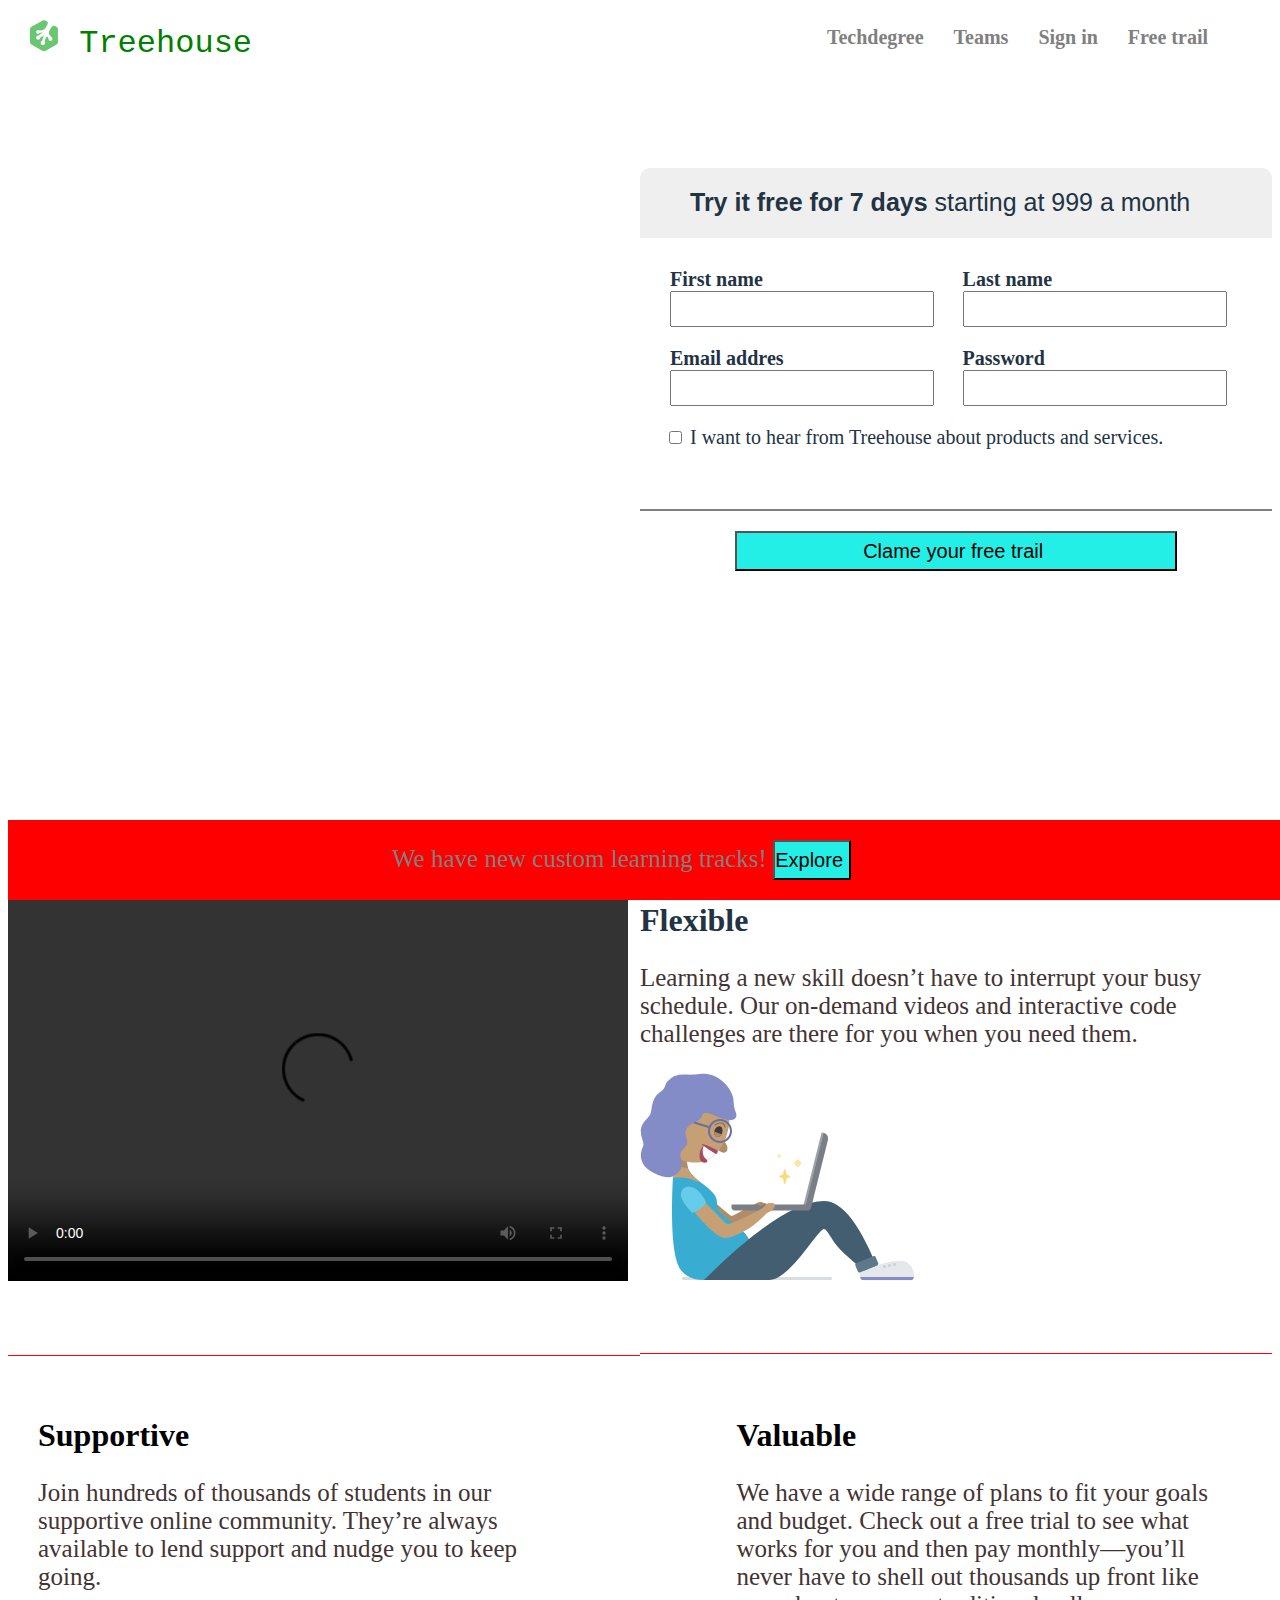
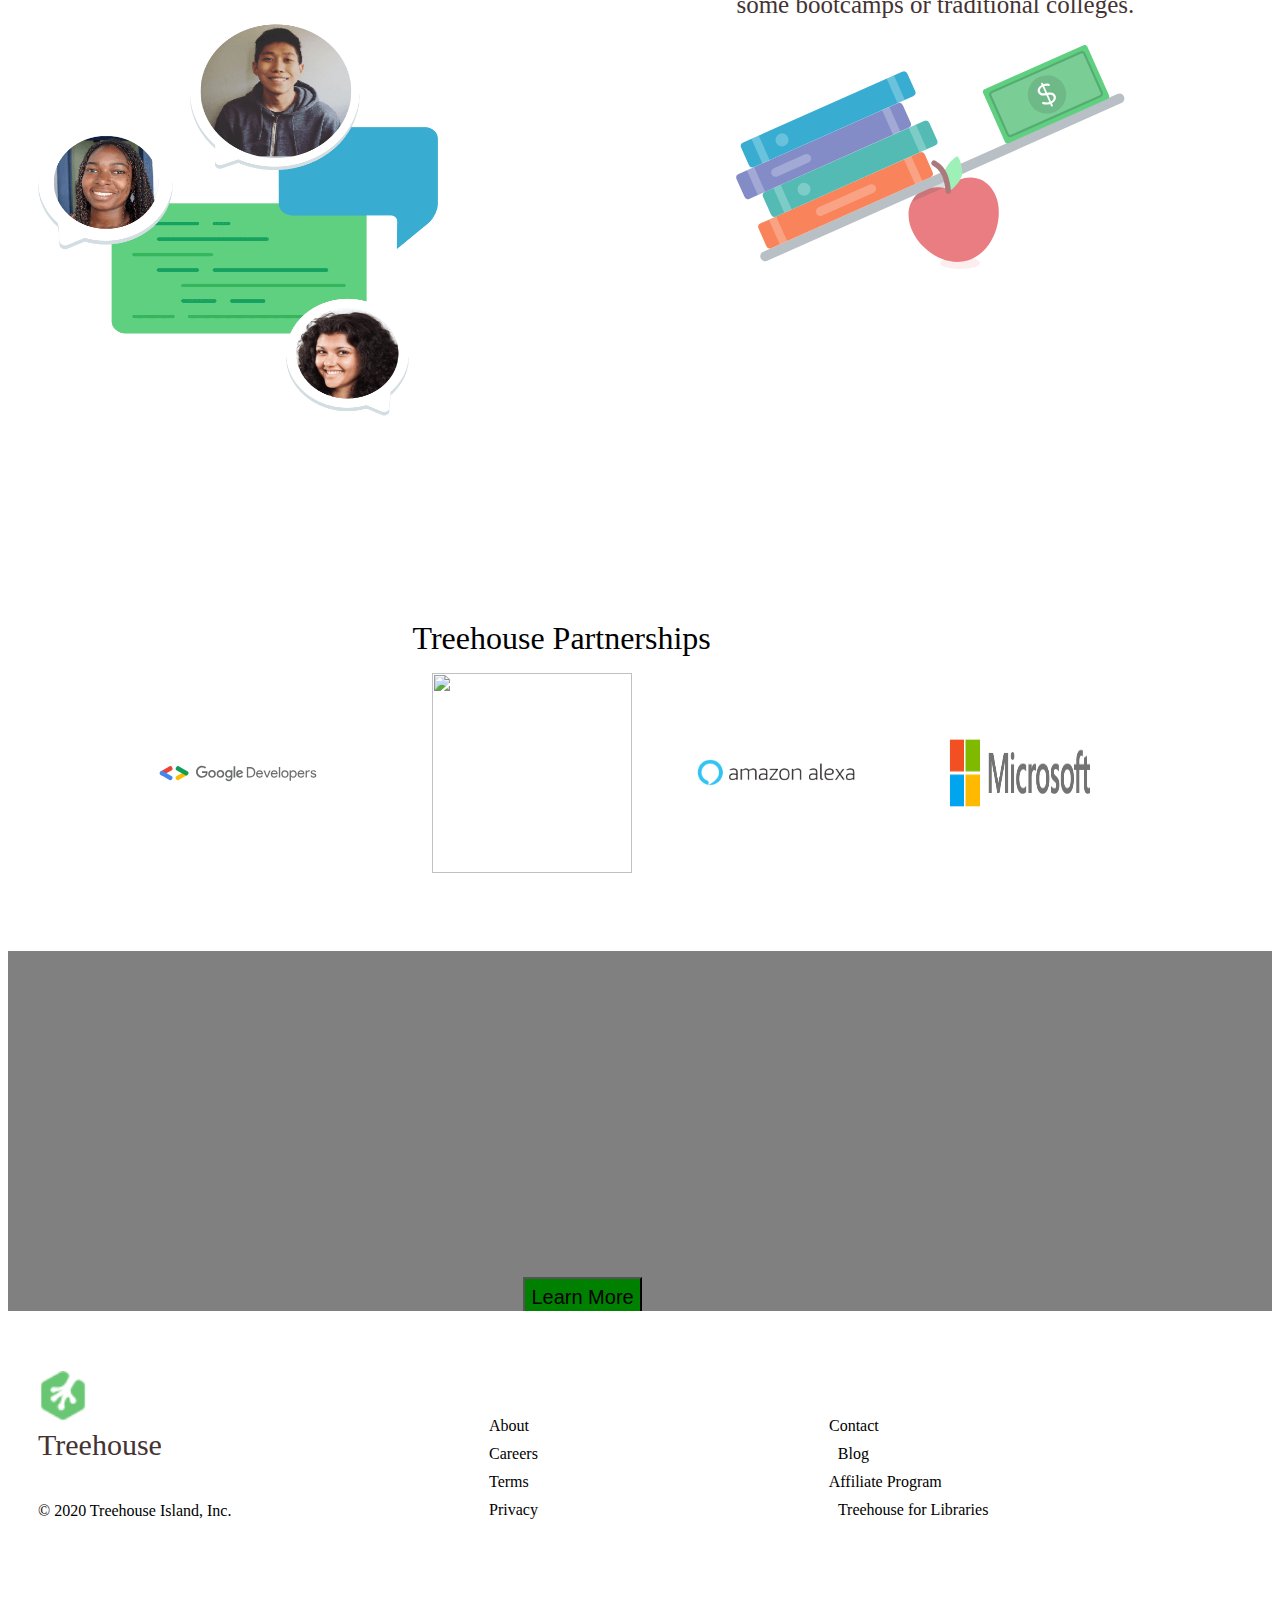
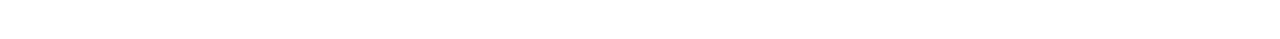
==== index.html @ 8eff0363 "Rename as2.1.html to index.html" ====
<!DOCTYPE html>
<html>
<head>
	<meta charset="utf-8">
	<title>Assignment2/vishal</title>
	<link rel="stylesheet" type="text/css" href="as2.css">
</head>
<body>
	<header>
		<div class="c-head">
			<div class="Treehouse">
				<img src="favicon.png">
				Treehouse
			</div>	
			<div class="c-head2">	
				<ul>
					<li><strong> Techdegree</strong></li>
					<li><strong>Teams</strong></li>
					<li><strong>Sign in</strong></li>
					<li><strong>Free trail</strong></li>
				</ul>
			</div>	
		</div>		
	</header>
	<div class="upperpart">   
		<div class="leftside">
			<span><strong>Learn to code, gain a new skill, get a new job</strong></span><br/>
			<span>Whatever your goal-we'll getv you there</span>
        </div>
    
		<div class="datainput">
			<div class="inputhead">
				<strong>Try it free for 7 days </strong>starting at 999 a month
			</div>
			<form action="page2.html" method="post">
				<div class="data">
					<div class="c-name">
						<label for="nm"><strong>First name</strong></label><br/>
						<input type="text" name="name" id="nm"><br/>
					</div>

					<div class="c-lname">
						<label for="lm"><strong>Last name</strong></label><br/>
						<input type="text" name="lname" id="lm"><br/>
					</div>

					<div class="c-name">
						<label for="eml"><strong>Email addres</strong></label><br/>
						<input type="email" name="email" id="eml"><br/>
					</div>

					<div class="c-lname">
						<label for="psd"><strong>Password</strong></label><br/>
						<input type="Password" name="Password" id="psd"><br/>
					</div>

					<div class="check">
						<input type="checkbox" name="">
						<label>I want to hear from Treehouse about products and services.</label>
					</div>
			    </div>
                
   				<input type="submit" value="Clame your free trail ">
	
			</form>
		</div>
	</div> 
    
    <nav class="int">
    	<ul>
    		<li>300+ courses</li>
    		<li>278 workshops</li>
    		<li>23 topics</li>
    		<li>50k+ current students</li>
    	</ul>
    </nav> 
     
    <div class="flexible">
    	
    	<div class="flexiblevideo">
    		<video width="620" height="400" controls>
    			<source src="Assignment2.WEBM" type="video/WEBM">
    		</video>
    	</div>
        <div class="flexiblecontent">
    		<h1>Flexible</h1>
    		<p>Learning a new skill doesn’t have to interrupt your busy schedule. Our on-demand videos and interactive code challenges are there for you when you need them.</p>	
    		<img src="woman.svg">
    	</div>
   
    	<div class="supportive">
    		<h1>Supportive</h1>
    		<p>Join hundreds of thousands of students in our supportive online community. They’re always available to lend support and nudge you to keep going.</p>
    		<img src="supportive.png" width="400" height="400">
    	</div>

    	<div class="Valuable">
    		<h1>Valuable</h1>
    		<p>We have a wide range of plans to fit your goals and budget. Check out a free trial to see what works for you and then pay monthly—you’ll never have to shell out thousands up front like some bootcamps or traditional colleges.</p>
    		<img src="image.svg">
    	</div>

    	<span class="partner">
    		Treehouse Partnerships
    	</span>
    	<nav class="logo">
	    	<ul>
	    		<li><img src="googledeveloper.svg" width="300" height="200"></li>
	    		<li><img src="ibm3.JPG" width="200" height="200"></li>
	    		<li><img src="alexa.png" width="200" height="200"></li>
	    		<li><img src="microsoft.png" width="200" height="200"></li>
	    	</ul>
	    </nav> 	
    </div>	

    <div class="conc">
    	<span>Take the #100DayOfCode</span>
        <span>challenge with Treehouse!</span>
 	    <div>
	        <span>Start your path anytime!</span>
	        <span>Support along the way</span>
	        <span>Create and share your progress</span>
	        <span><form action="page2.html" method="post"><input type="submit" value="Learn More"></form></span>
	    </div>    
    </div>

    <div class="c-footer">
     	<div class="copy">
	     	<p>
		     	<img src="favicon.png" width="50" height="50">
		     	Treehouse
		    </p> 		
	    	&copy; 2020 Treehouse Island, Inc.
    	</div>
    	<ul class="clast">
    		<li>About</li>
    		<li>Contact</li>
    		<li>Careers</li>
    		<li>Blog</li>
    		<li>Terms</li>
    		<li>Affiliate Program</li>
			<li>Privacy</li>	
    		<li>Treehouse for Libraries</li>
    	</ul>
    </div>

    <footer>
    	<form action="page2.html" method="post">
    		<lable>We have new custom learning tracks!</lable>
    	    <input type="submit" value="Explore">
        </form>
    </footer>
</body>
</html>
---- as2.css ----
body{
	background:white url('home.JPG') center/cover no-repeat fixed;
}
header{
	position: fixed;
	top: 0;
	width: 100%;
}

.c-head{
	background-color:white;
	display: block;
	height: 70px;
}

.c-head ul li{
	display: inline-block;
	float:left;
	padding-right: 30px;
	color: grey;
	font-size: 20px;
	padding-top: 10px;
}

.c-head2{
	float: right;
	margin-right: 50px;
}

.Treehouse{
	float: left;
	font-size: 2em;
	color: green;
	font-family: Courier;
	width: 30%;
	padding: 20px;
}

/*Part   2*/

.upperpart{
	padding-top: 120px;
	clear: both;
	font-weight:400;
	height: 500px;
}

.leftside{
	clear: both;
	float: left;
	font-size: 2em;
	margin-top: 100px;
	color: white;
	padding-left: 1%;
	width: 48%;
}

.datainput{
	margin-top: 40px;
	width: 50%;
	display: block;
	border-radius: 10px;
	float: right;
	background-color: white;
	color: #234;
}

.inputhead{
	font-size: 25px;
	height: 30px;
	background-color: #efefef;
	padding: 20px;
	border-top-right-radius: 10px;
	border-top-left-radius: 10px;
	margin-bottom: 30px;
	padding-left: 50px;
	font-family: Helvetica;
}

.data{
	padding-bottom: 20px; 
	border-bottom: grey solid 2px;
}

.c-name{
	float: left;
	font-size: 20px;
	padding-left:30px;
    width:45%;
    padding-bottom: 20px;
    font-size: 20px;
}

.c-lname{
	float: right;
	font-size: 20px;
	padding-right: 25px;
	width: 45%;
	padding-bottom: 20px;
	font-size: 20px;
}

.check{
	clear: both;
	padding-left: 25px;
	margin-bottom: 40px;
	font-size: 20px;
}

input[type="submit"]{
	font-size: 20px;
	background-color: #23efe6;
	margin-left: 15%;
	margin-right: 15%;
	margin-top: 20px;
	margin-bottom: 20px;
	width: 70%;
	height: 40px;
}

input{
	height: 30px;
	width: 90%;
}
input[type="checkbox"]{
	clear: both;
	width: initial;
	height: initial;
}

/*part 3*/

.int ul li{
	clear: both;
	display: inline-block;
	color: white;
	padding:15px;
	font-size: 2em;
}
.int ul li::first-letter{
	font-size: 3em;
}

/*part 4*/

.flexible{
	height: 1750px;
	background-color: white;
}
	
.flexiblecontent{
	width: 50%;
	float: right;
	/*background-color: #fff;*/
	color: #234;
	margin-top: 40px;
	padding-top: 40px;
	padding-bottom: 68px;
	border-bottom: 1px solid red;
}
.flexiblevideo{
	clear: both;
	float:left; 
	/*background-color: #fff;*/
	width: 50%;
	margin-top: 40px;
	padding-top: 40px;
	padding-bottom: 70px;
	border-bottom: 1px solid red;
}
 p{
 	color: #433;
    font-size: 25px;
 }

.supportive{
	clear: both;
	width: 40%;
	float: left;
	padding-left: 30px;
	padding-top: 40px;
	padding-bottom: 200px;

}

.Valuable{
	
	width: 40%;
	float: right;
	padding-right: 30px;
	padding-top: 40px;
	padding-bottom: 400px;
}

/* PART 5*/
.partner{
	padding-top: 150px;
	padding-left:32%;
	font-size: 2em;
	padding-bottom: 0px;
}

.logo{
	clear: both;
	display: block;
	width: 100%;
	
}
.logo ul li{
	display: inline-block;
	padding-left: 40px;
	/*padding-right: 10px;*/
}

/*PART 6*/

.conc{
	height: 300px;
	background:grey url("back.JPG") center/cover no-repeat ;
	padding-top: 60px;
}
.conc span{
	width: 100%;
	font-size: 3em;
	padding-left: 30%;
	color:grey;
	clear: both;
	text-align: center;

}

.conc div {
	color: grey;
	font-size: 10px;
	width: 45%;
	padding-left: 20%;
	text-align: center;
}

.conc input[type="submit"]{
	clear: both;
	background-color: green;
	width: initial;
	margin-left: 160px;
	font-size: 20px;
}


/*PART 7*/
.c-footer{
	height: 170px;
	background-color: white;
	position: relative;
	padding: 30px;
	padding-bottom: 120px;
}

.c-footer p{
	/*float: left;*/
	font-size: 30px;
	padding-bottom: 10px;
	width: 15%;
}

.c-footer ul li{
	float: left;
	display: inline-block;
	padding-right: 150px;
	padding-left: 150px;
	text-decoration: none;
	padding-bottom: 10px;
}

.copy{
	float: left;
	width: 17%;
}

.clast{
	width: 75%;
	float: right;
	padding-top: 60px;
	padding-left: 40px;
}

footer{
	clear: both;
	position: fixed;
	width: 100%;
	bottom: 0;
	color: grey;
	font-size: 25px;
	padding-left: 30%;
	background:red url("footer-background-live.JPG") center/cover no-repeat ;
}

footer input[type="Submit"]{
	clear: both;
	width: initial;
	margin-right: 30%;
	padding-left: 0px;
	margin-left: 0px;

}

footer label{
	margin-right: 0px;
	padding-right: 0px;
}


/*FOR PAGE 2*/

.page2 p{
  font-size: 3em;
  color: green;
}
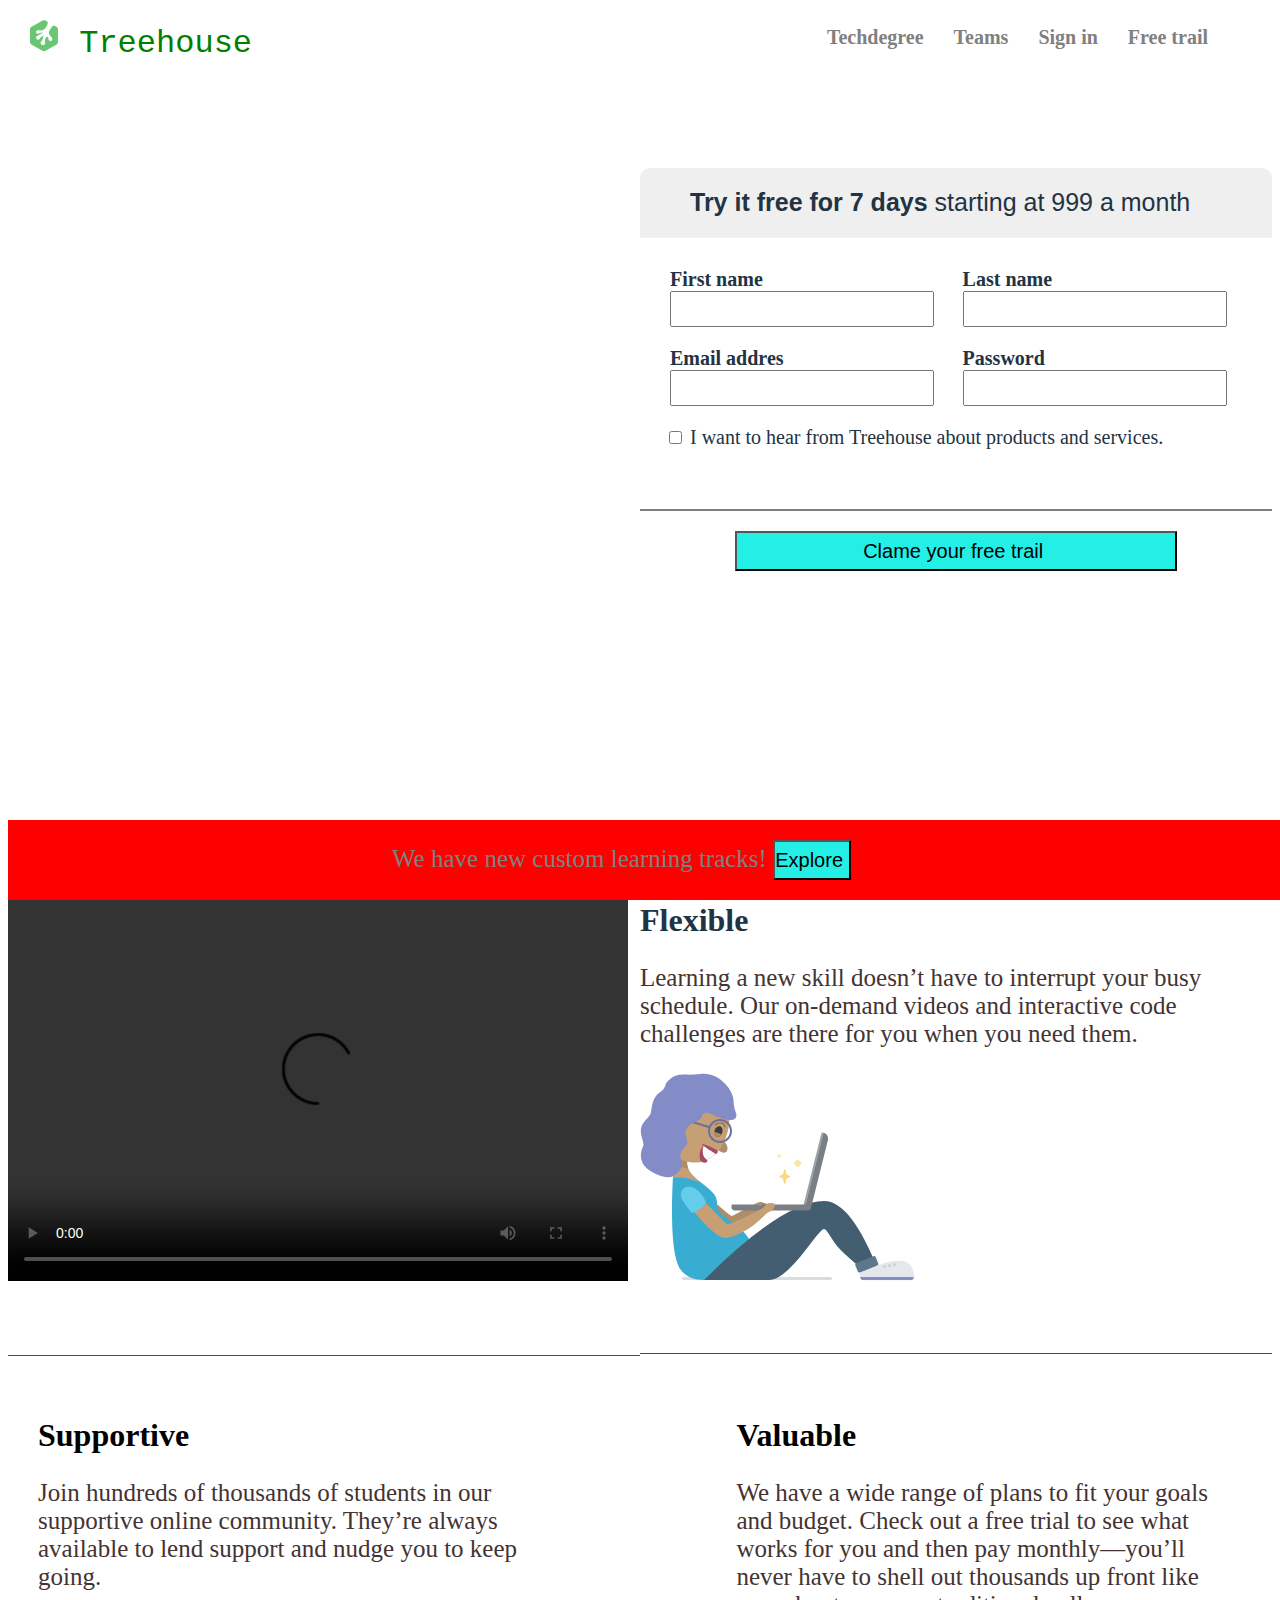
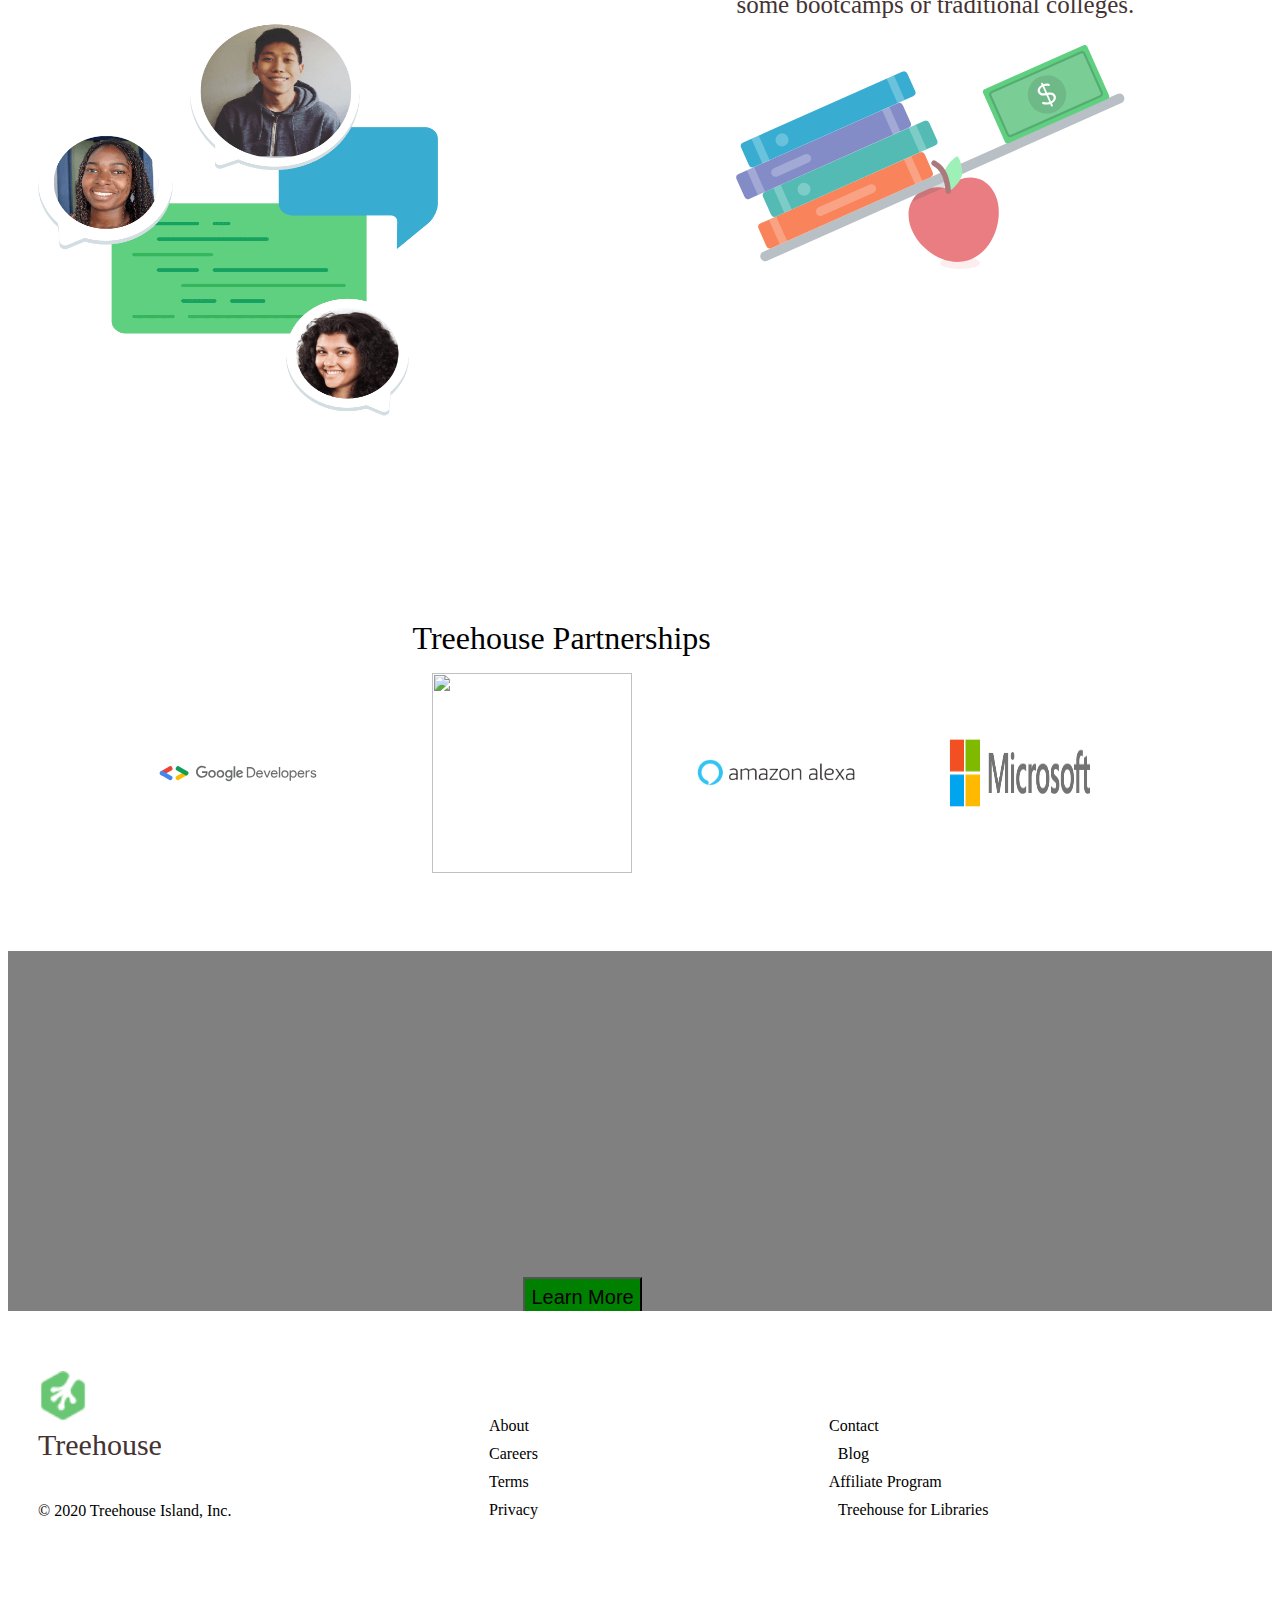
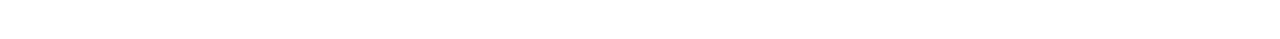
==== commit 2320048b: "Update index.html" ====
--- a/index.html
+++ b/index.html
@@ -106,7 +106,7 @@
     	<nav class="logo">
 	    	<ul>
 	    		<li><img src="googledeveloper.svg" width="300" height="200"></li>
-	    		<li><img src="ibm3.JPG" width="200" height="200"></li>
+	    		<li><img src="ibm3.jgp" width="200" height="200"></li>
 	    		<li><img src="alexa.png" width="200" height="200"></li>
 	    		<li><img src="microsoft.png" width="200" height="200"></li>
 	    	</ul>
--- a/as2.css
+++ b/as2.css
@@ -1,5 +1,5 @@
 body{
-	background:white url('home.JPG') center/cover no-repeat fixed;
+	background:white url('home.jgp') center/cover no-repeat fixed;
 }
 header{
 	position: fixed;
@@ -314,4 +314,4 @@
 .page2 p{
   font-size: 3em;
   color: green;
-}+}
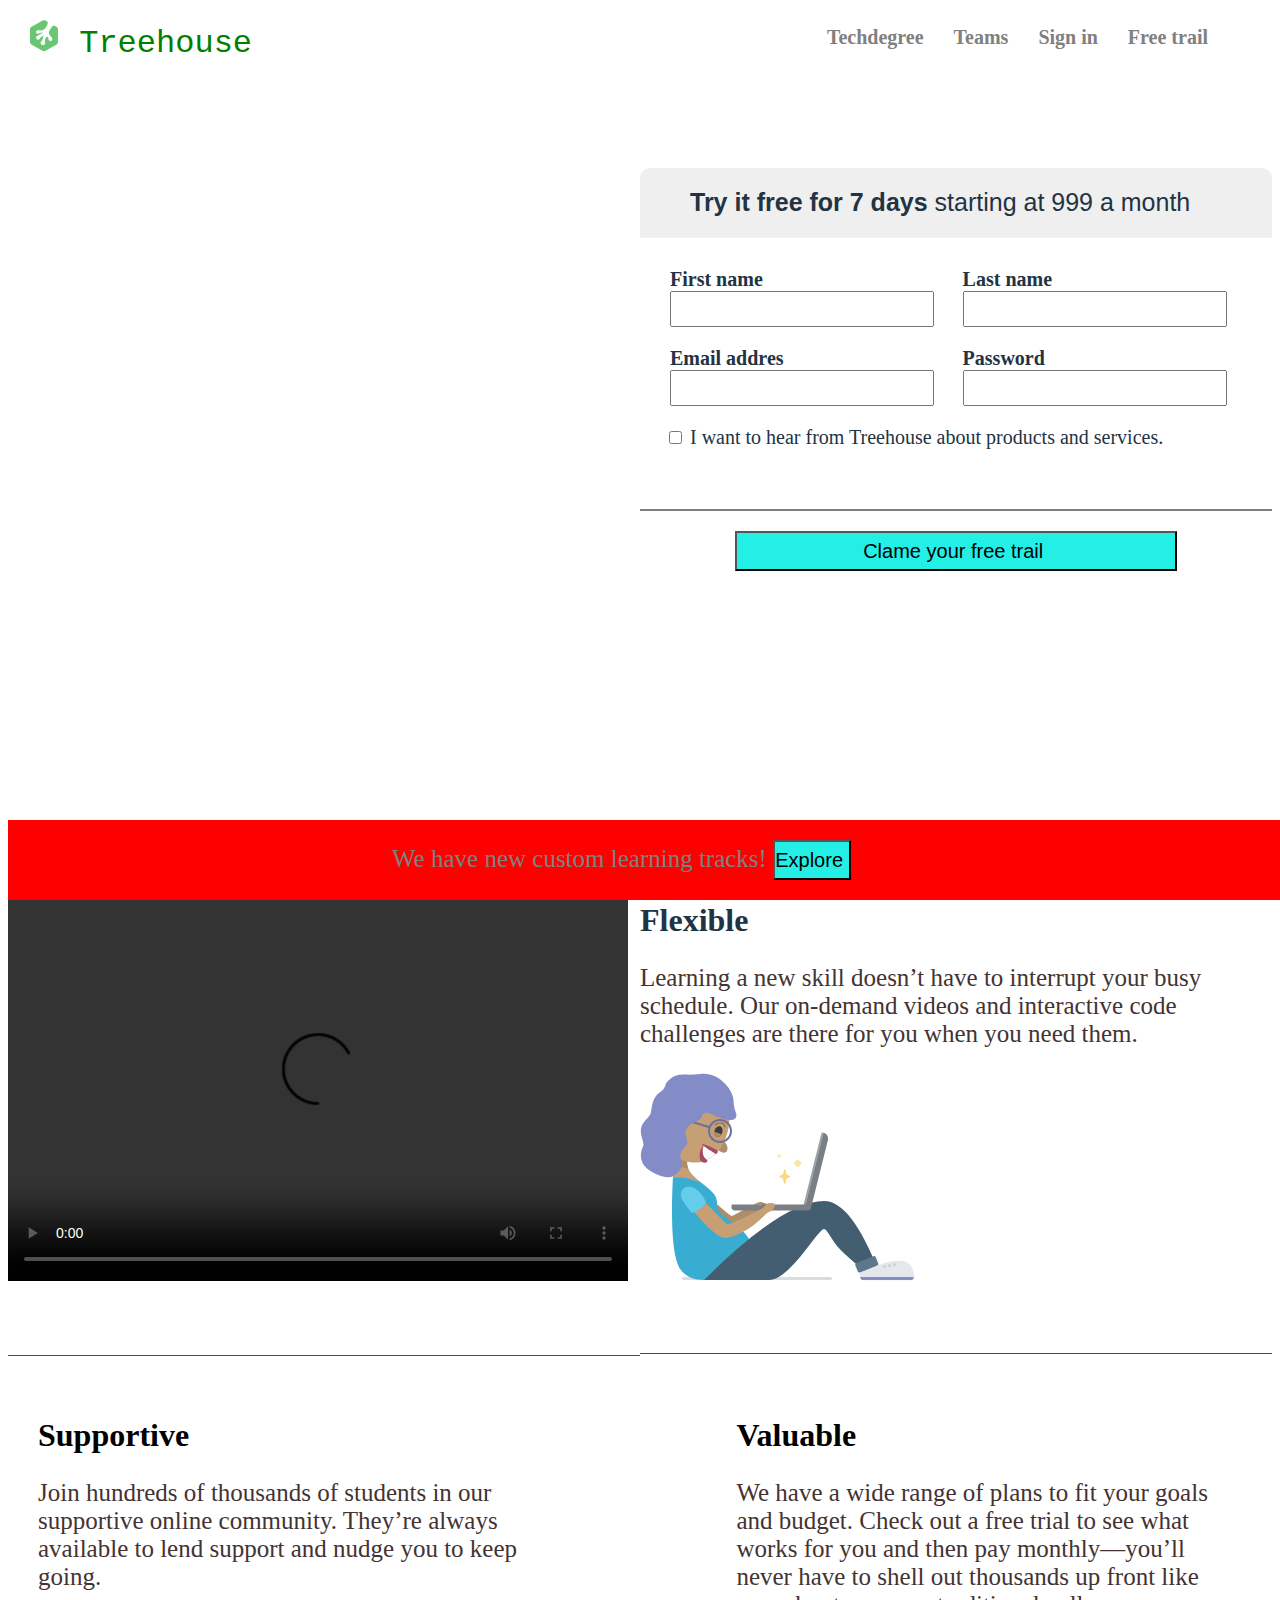
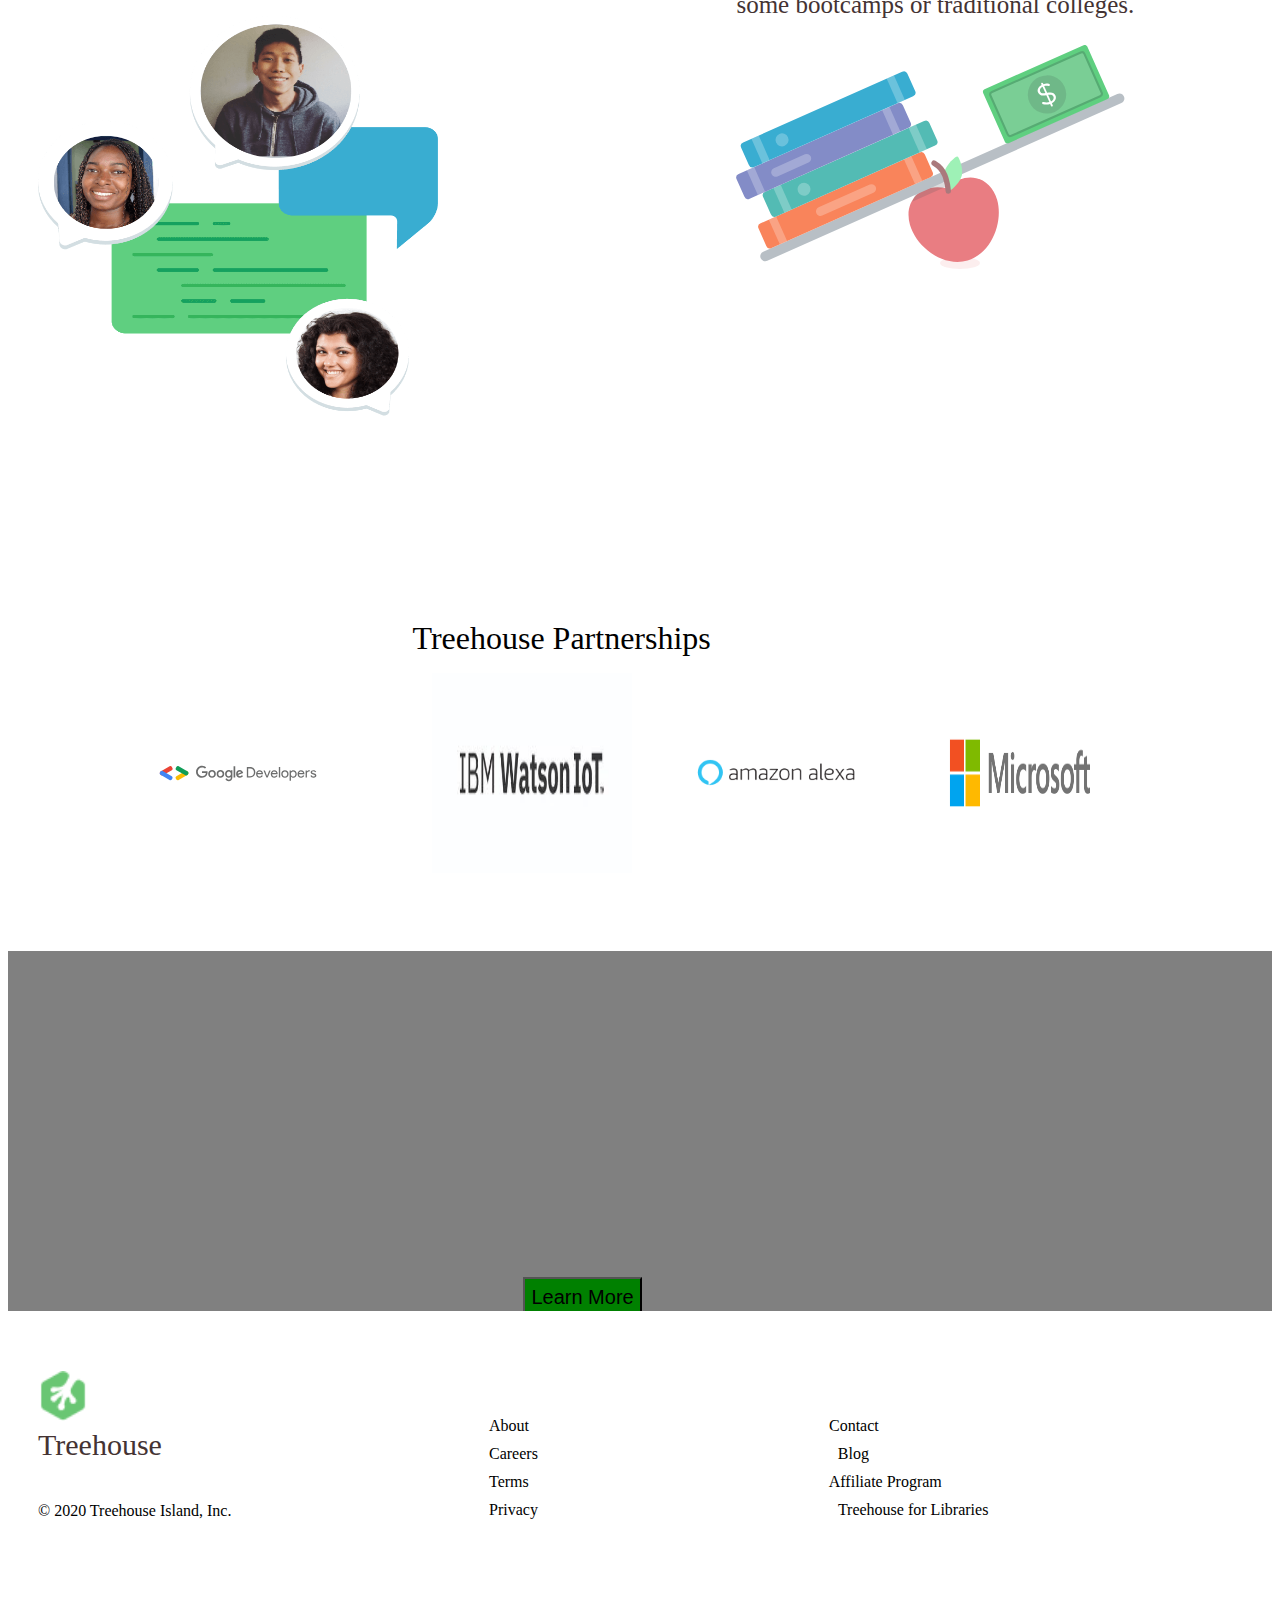
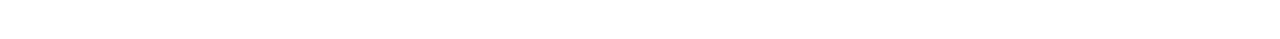
==== commit 7025fa11: "Update index.html" ====
--- a/index.html
+++ b/index.html
@@ -106,7 +106,7 @@
     	<nav class="logo">
 	    	<ul>
 	    		<li><img src="googledeveloper.svg" width="300" height="200"></li>
-	    		<li><img src="ibm3.jgp" width="200" height="200"></li>
+	    		<li><img src="ibm3.jpg" width="200" height="200"></li>
 	    		<li><img src="alexa.png" width="200" height="200"></li>
 	    		<li><img src="microsoft.png" width="200" height="200"></li>
 	    	</ul>
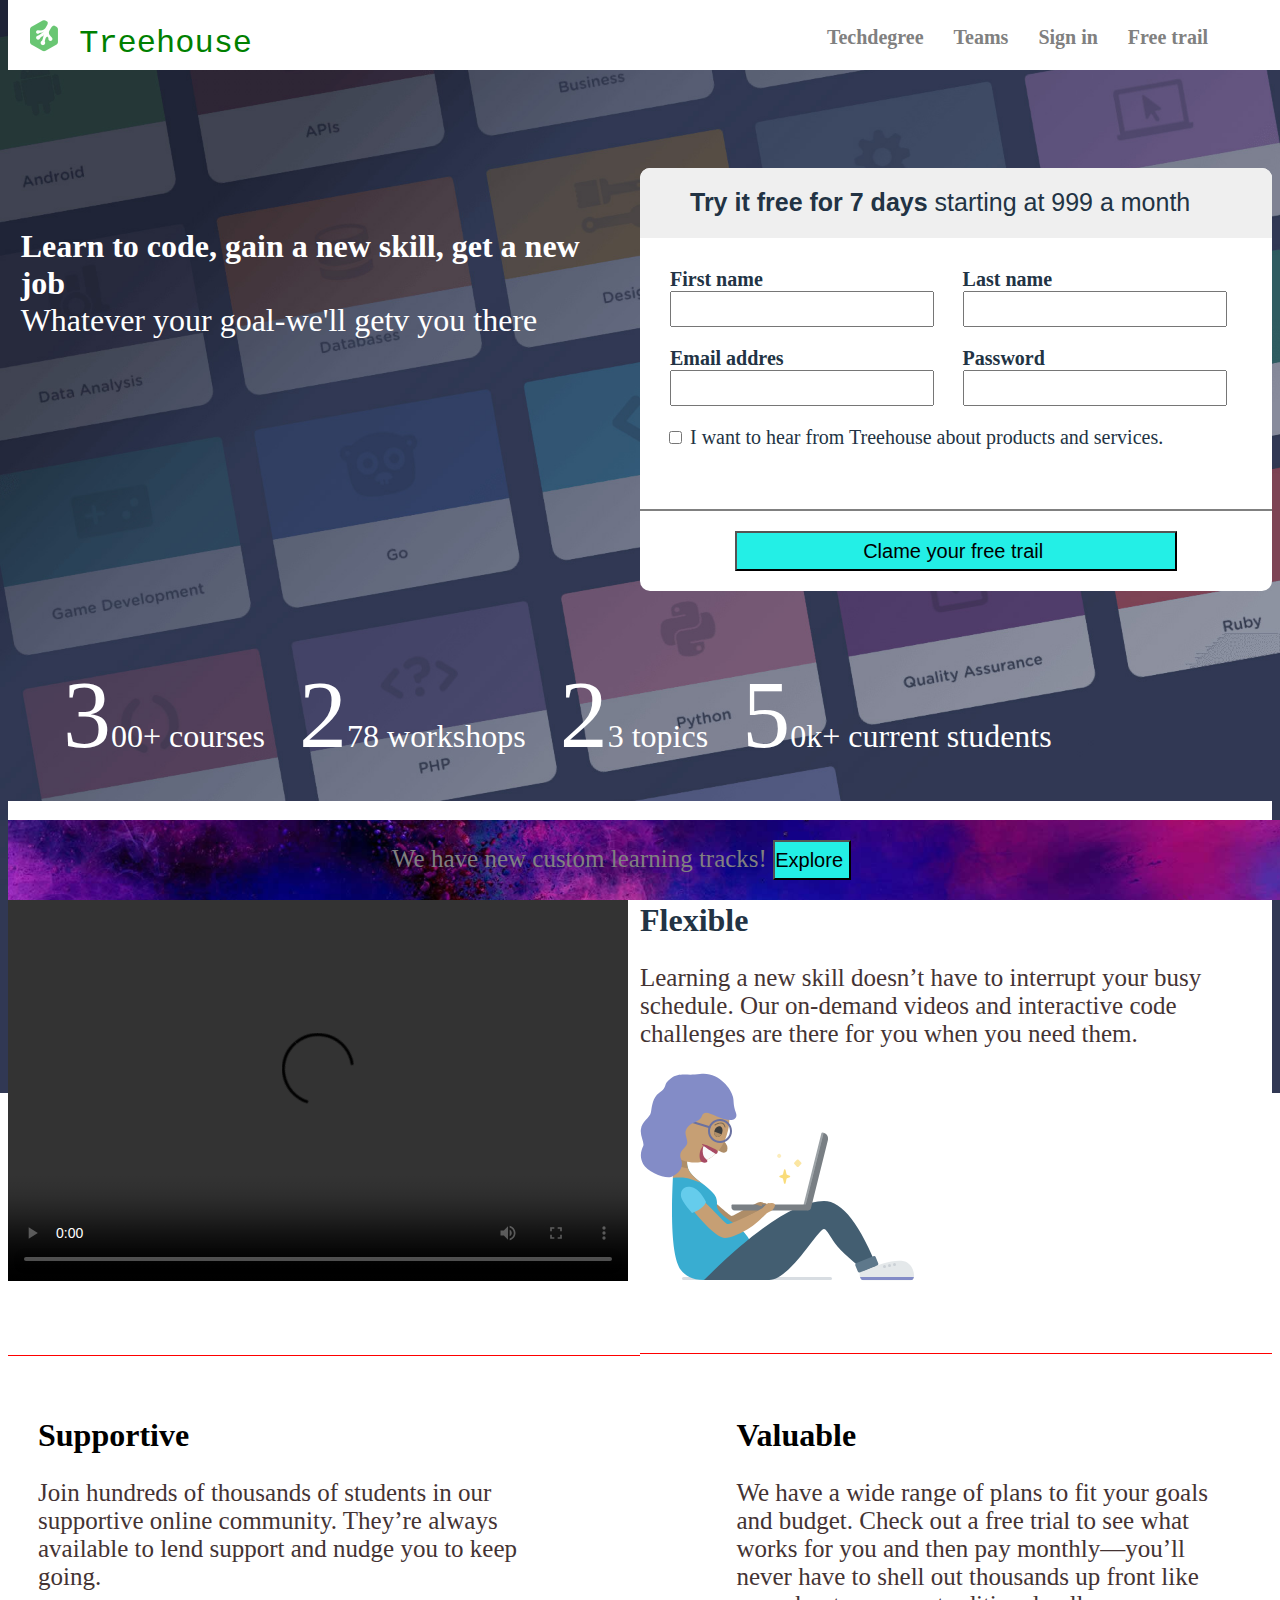
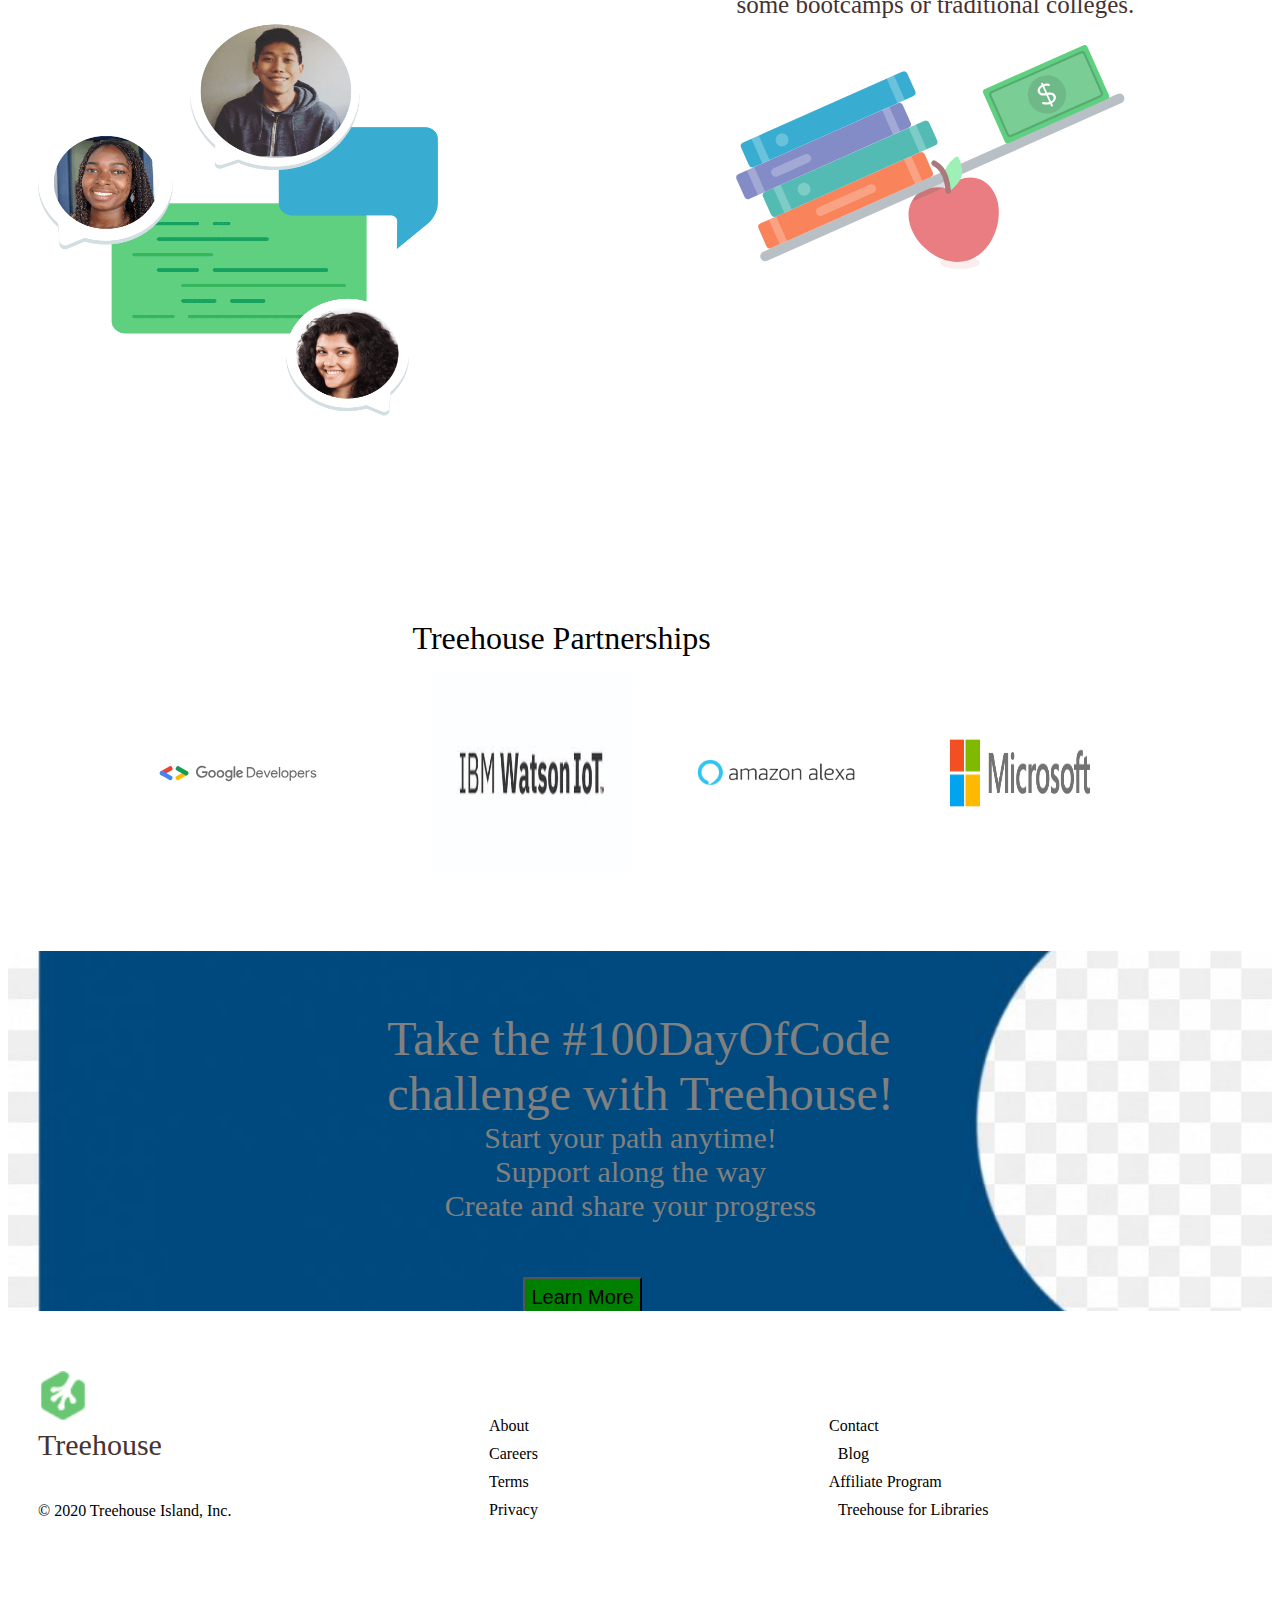
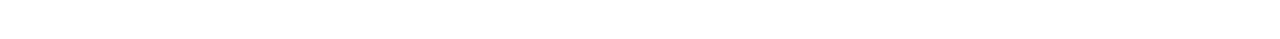
==== commit ab22ca30: "Update index.html" ====
--- a/index.html
+++ b/index.html
@@ -79,7 +79,7 @@
     	
     	<div class="flexiblevideo">
     		<video width="620" height="400" controls>
-    			<source src="Assignment2.WEBM" type="video/WEBM">
+    			<source src="Assignment2.webm" type="video/WEBM">
     		</video>
     	</div>
         <div class="flexiblecontent">
--- a/as2.css
+++ b/as2.css
@@ -1,5 +1,5 @@
 body{
-	background:white url('home.jgp') center/cover no-repeat fixed;
+	background:white url('home.jpg') center/cover no-repeat fixed;
 }
 header{
 	position: fixed;
@@ -216,7 +216,7 @@
 
 .conc{
 	height: 300px;
-	background:grey url("back.JPG") center/cover no-repeat ;
+	background:grey url('back.jpg') center/cover no-repeat ;
 	padding-top: 60px;
 }
 .conc span{
@@ -291,7 +291,7 @@
 	color: grey;
 	font-size: 25px;
 	padding-left: 30%;
-	background:red url("footer-background-live.JPG") center/cover no-repeat ;
+	background:green url('footer-background-live.jpg') center/cover no-repeat ;
 }
 
 footer input[type="Submit"]{
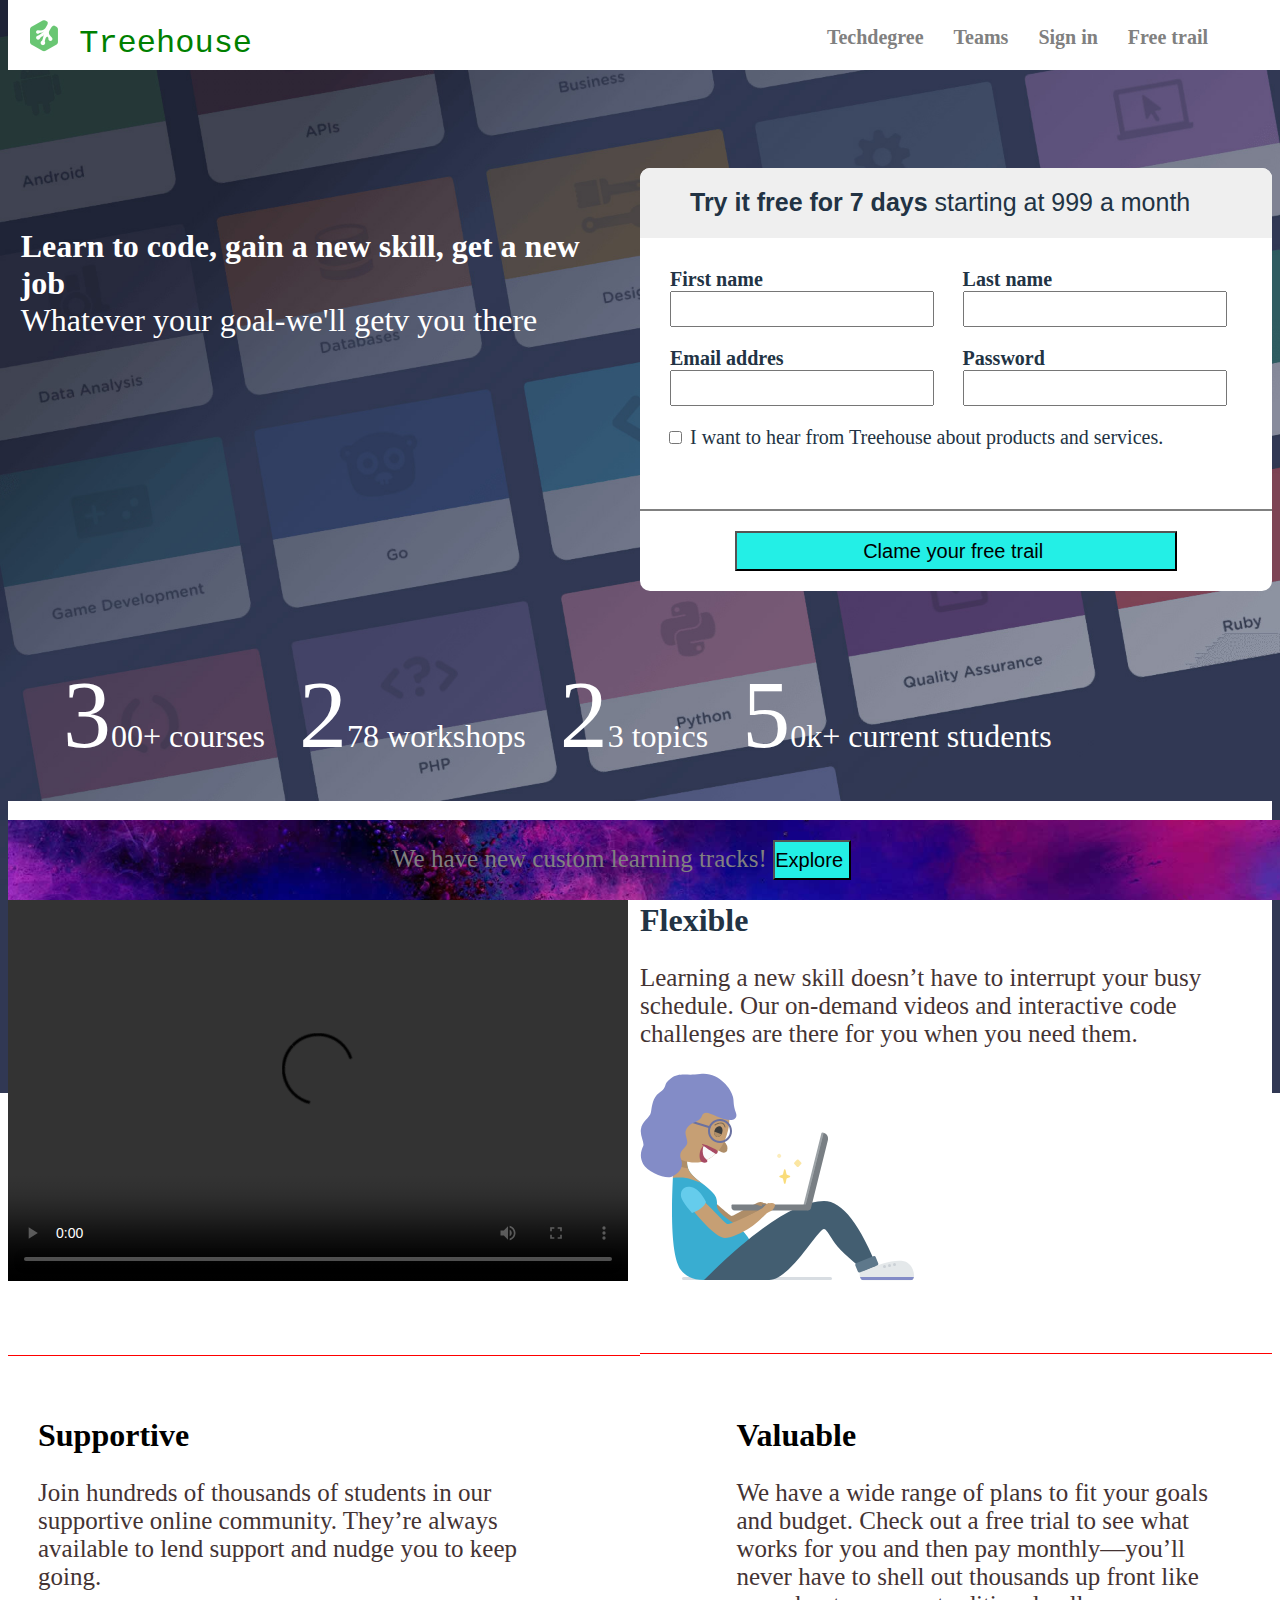
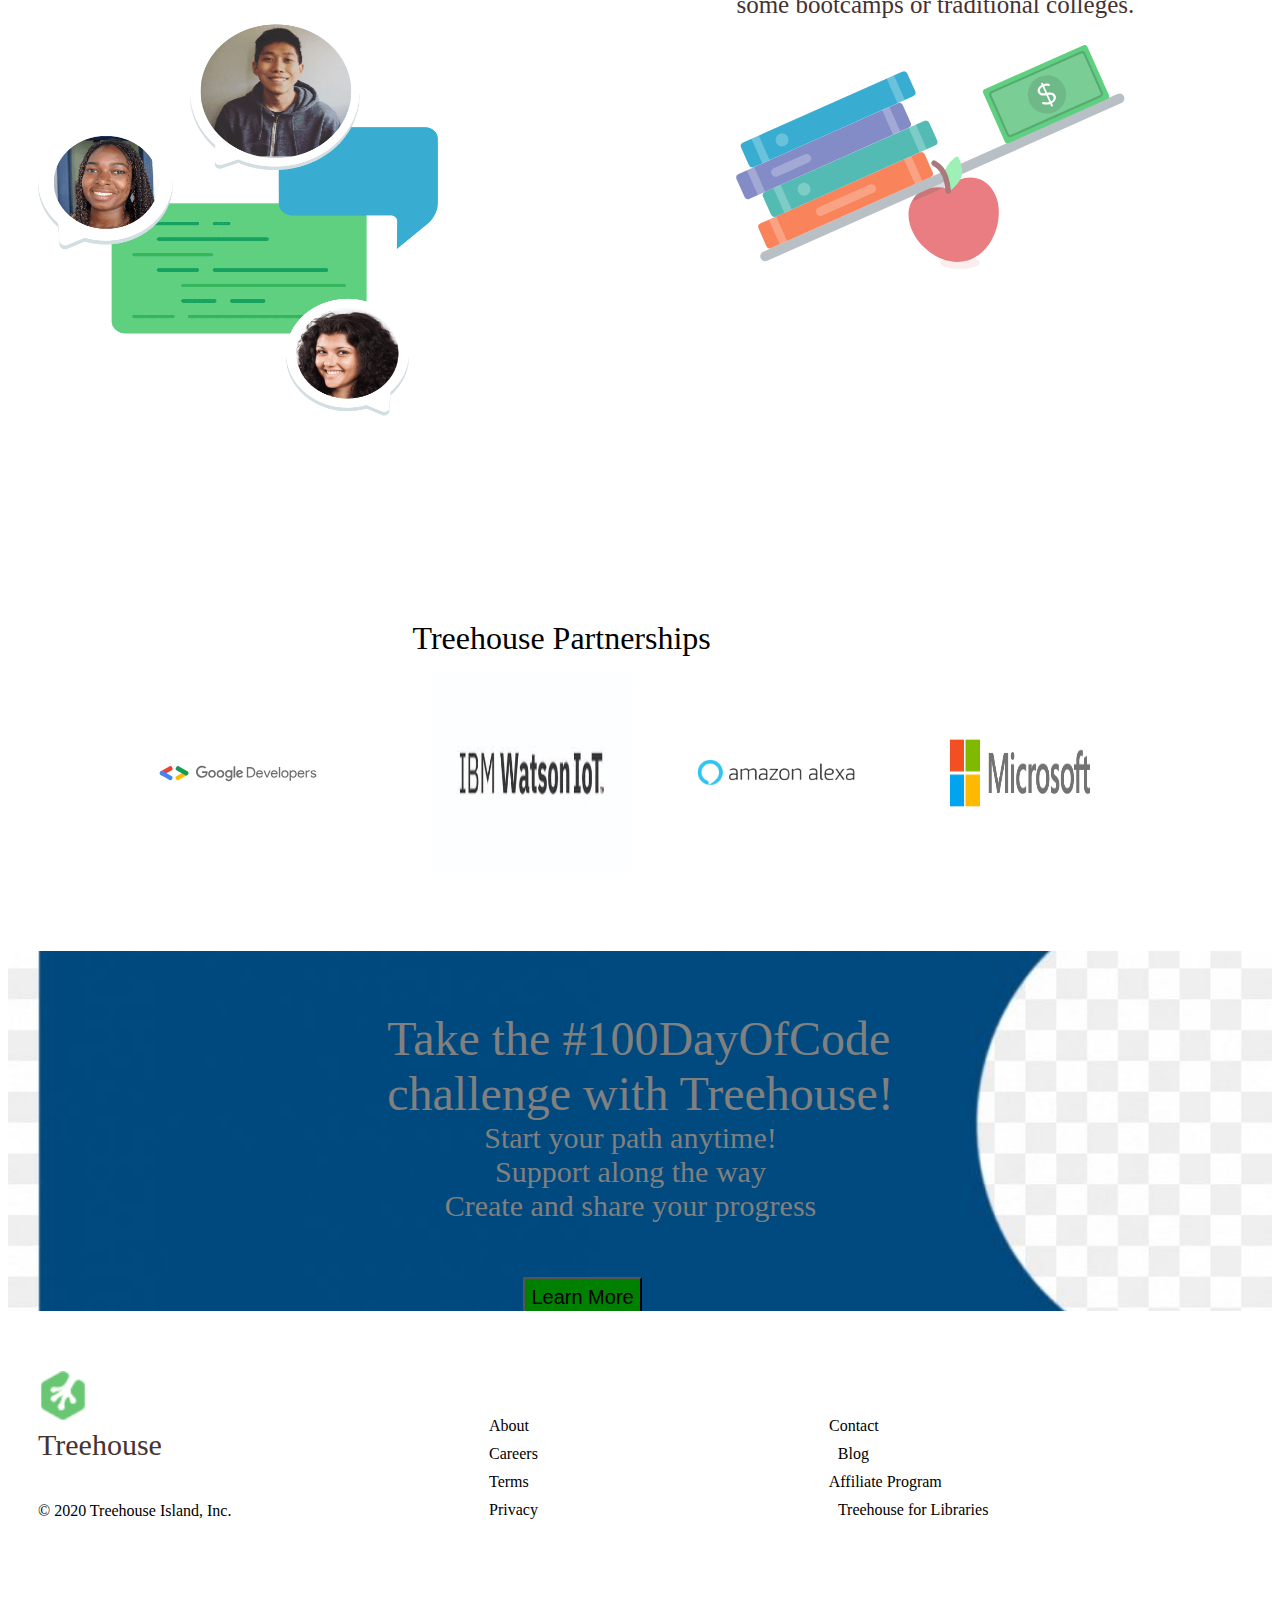
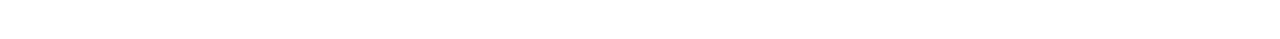
==== commit 061be83c: "Update index.html" ====
--- a/index.html
+++ b/index.html
@@ -79,7 +79,7 @@
     	
     	<div class="flexiblevideo">
     		<video width="620" height="400" controls>
-    			<source src="Assignment2.webm" type="video/WEBM">
+    			<source src="Assignment2.webm" type="video/webm">
     		</video>
     	</div>
         <div class="flexiblecontent">
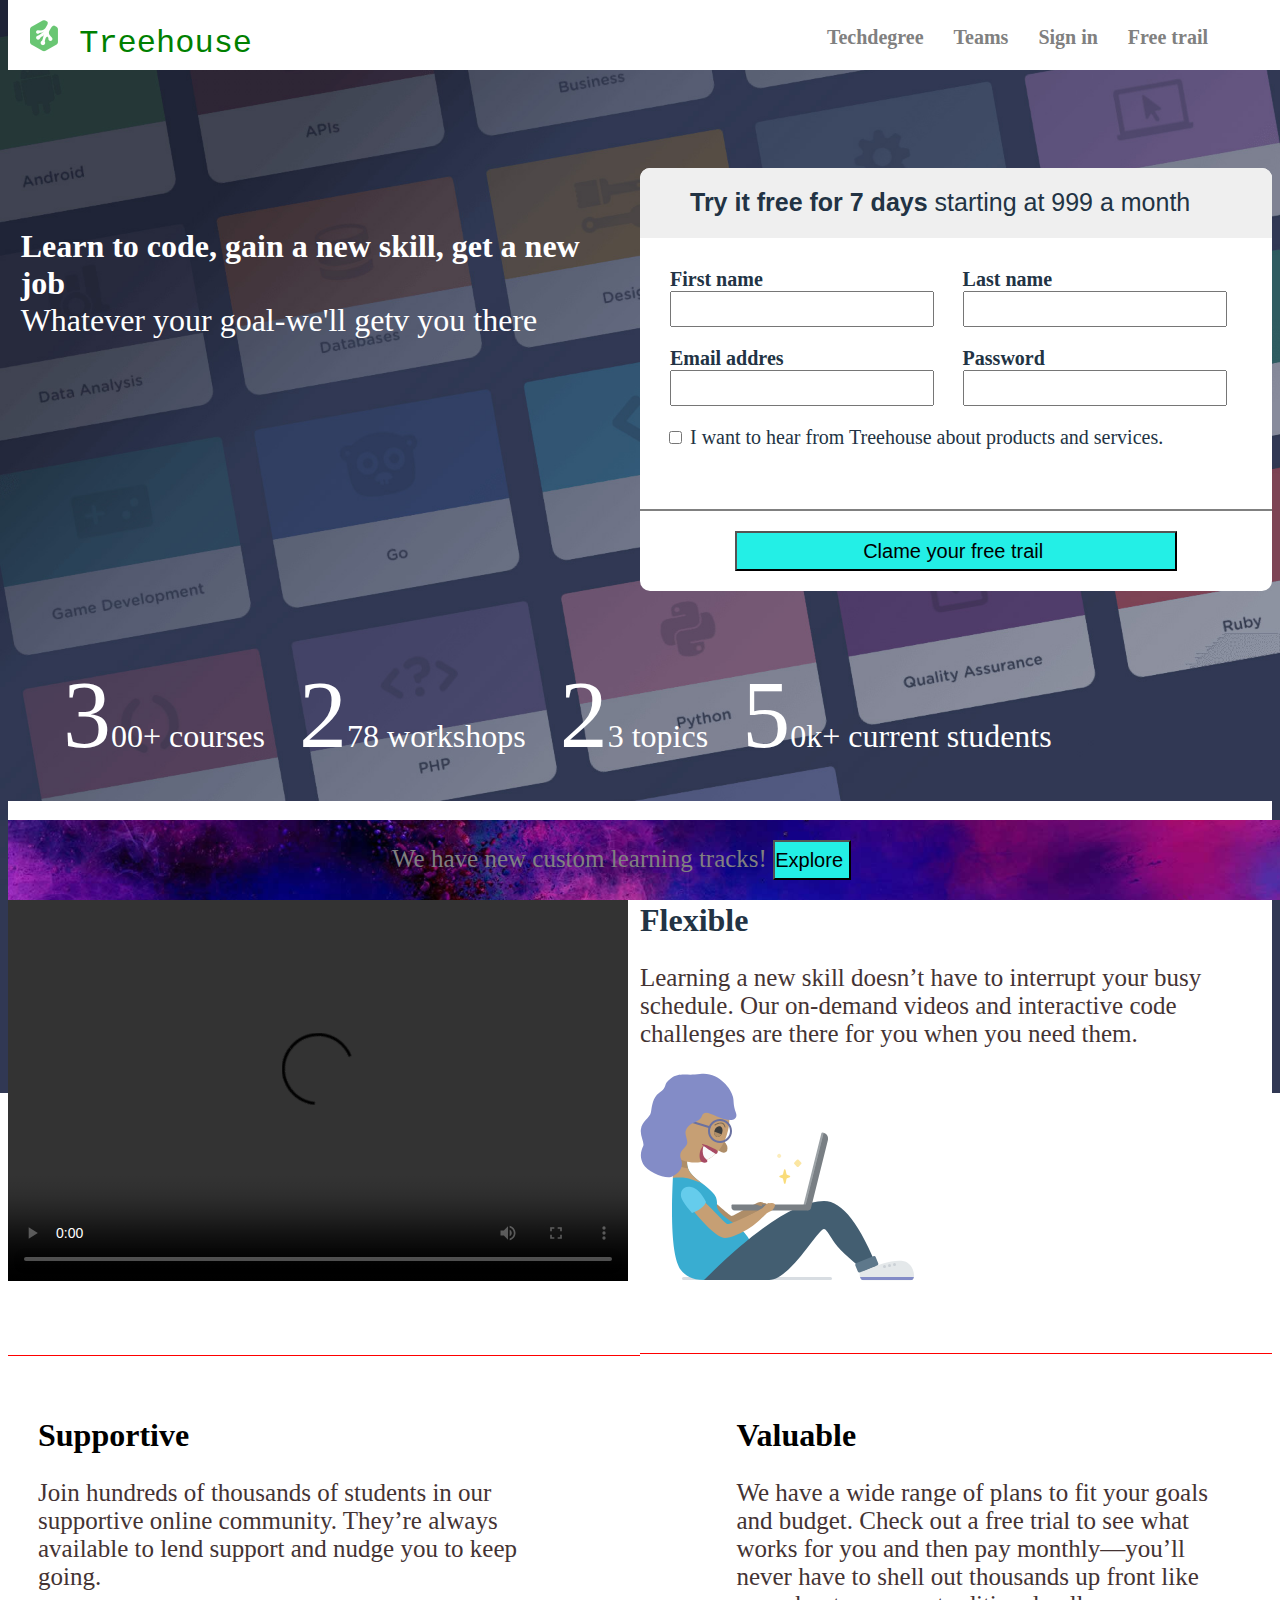
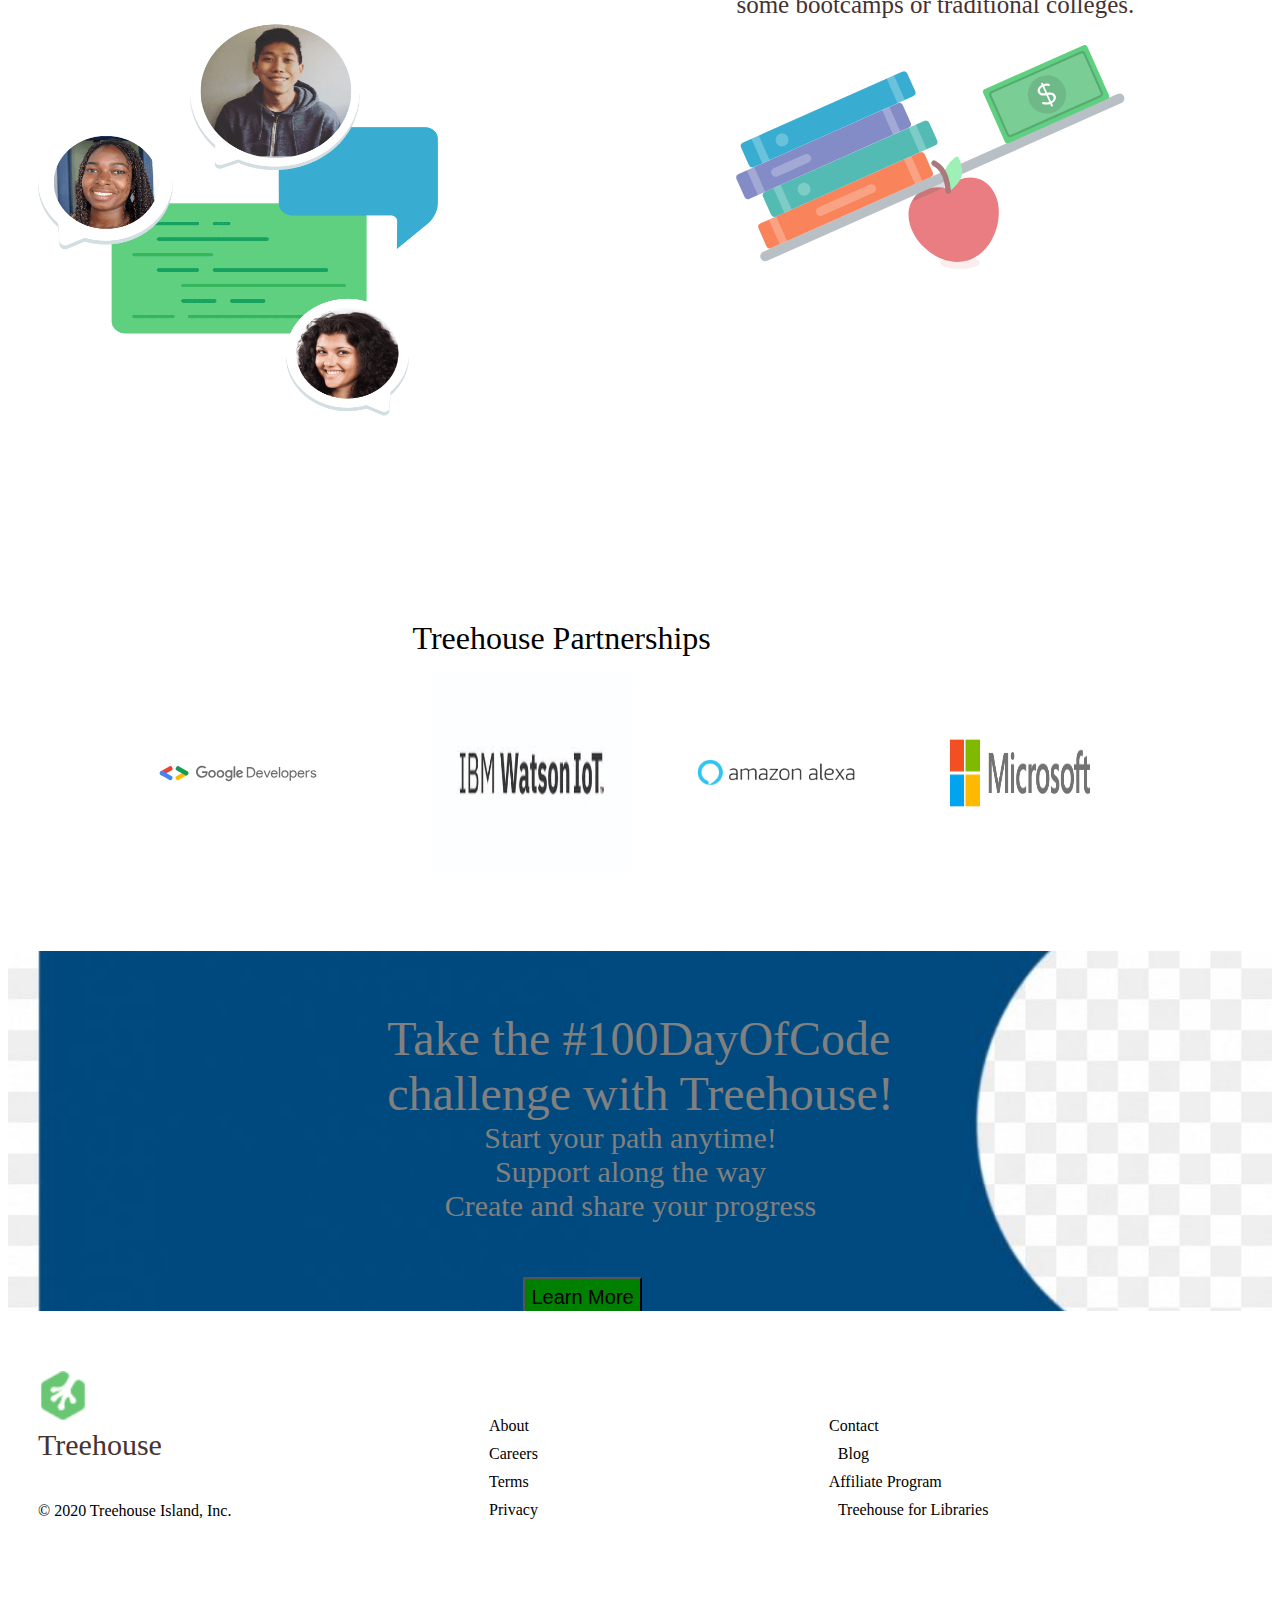
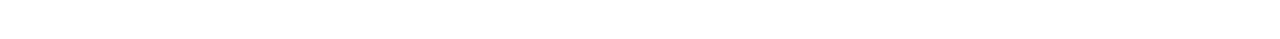
==== commit 199dbb4d: "Update index.html" ====
--- a/index.html
+++ b/index.html
@@ -79,7 +79,7 @@
     	
     	<div class="flexiblevideo">
     		<video width="620" height="400" controls>
-    			<source src="Assignment2.webm" type="video/webm">
+    			<source src='Assignment2.webm' type="video/webm">
     		</video>
     	</div>
         <div class="flexiblecontent">
